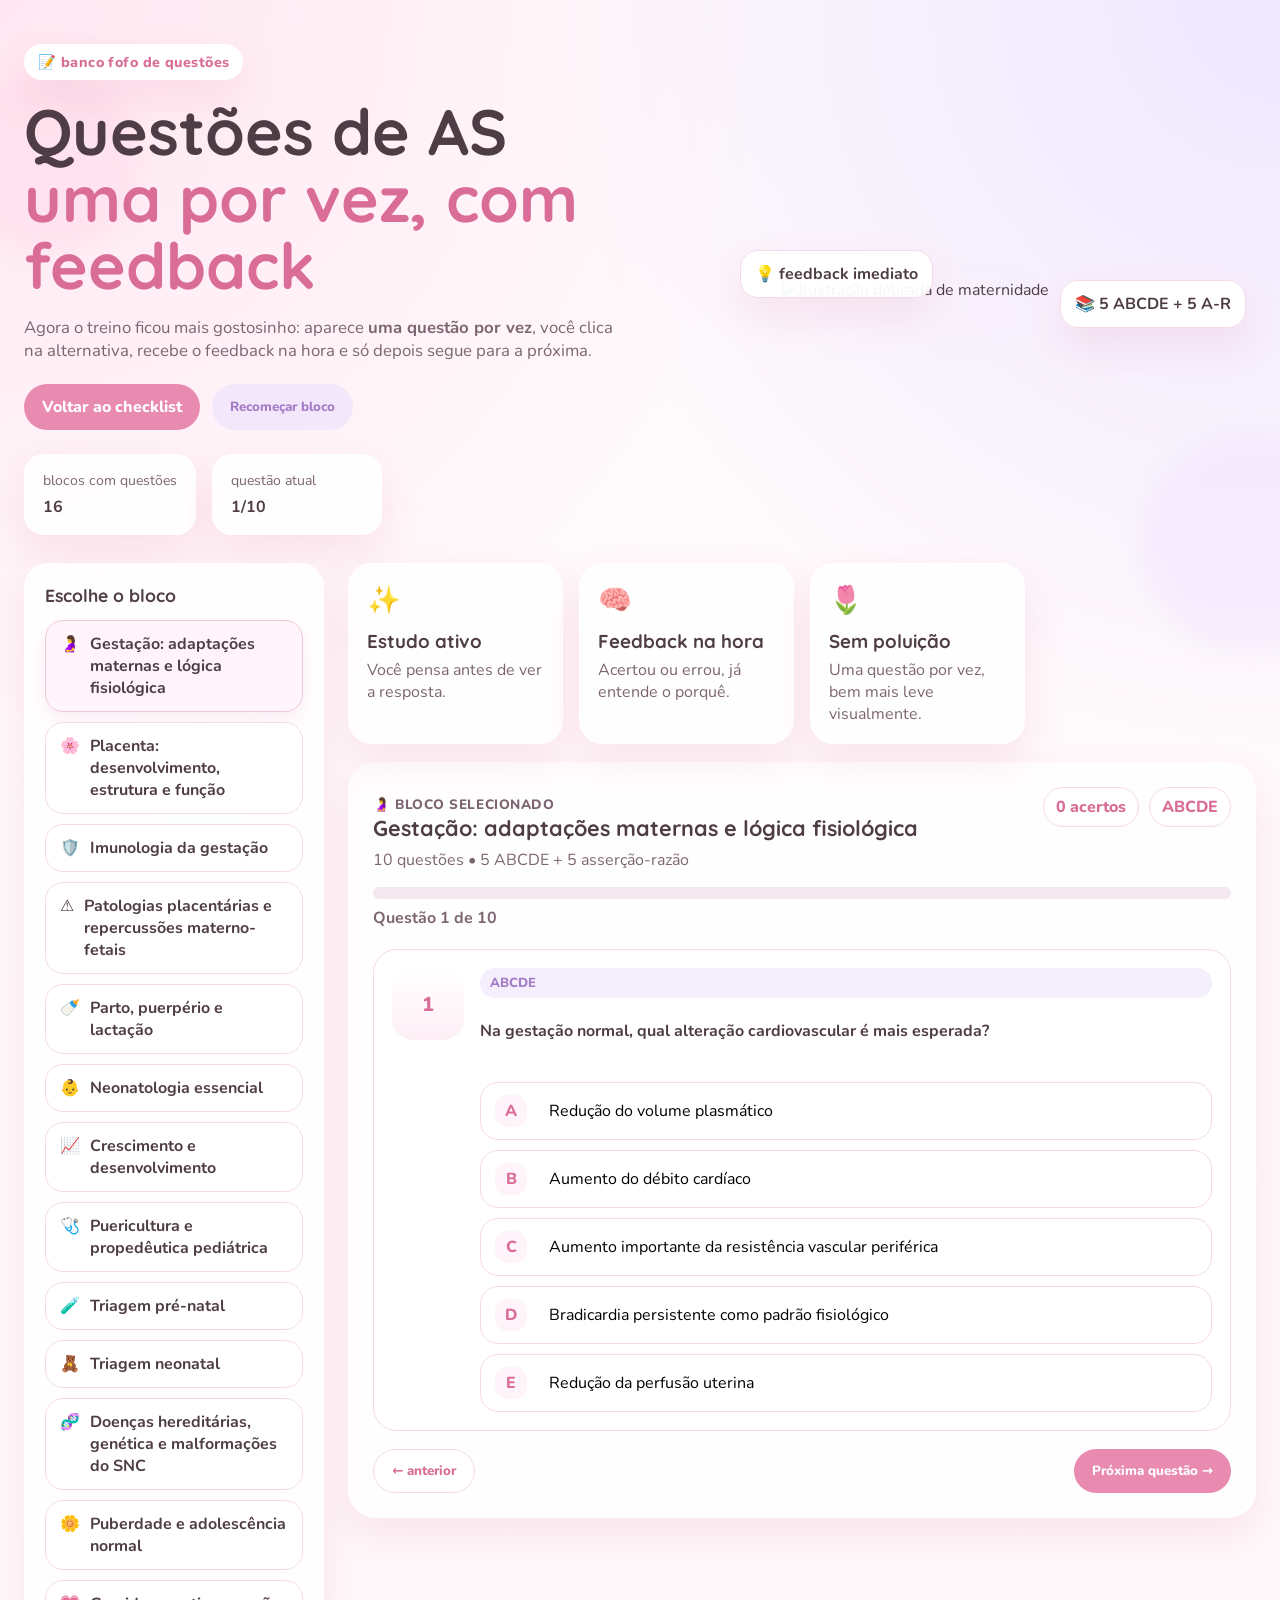
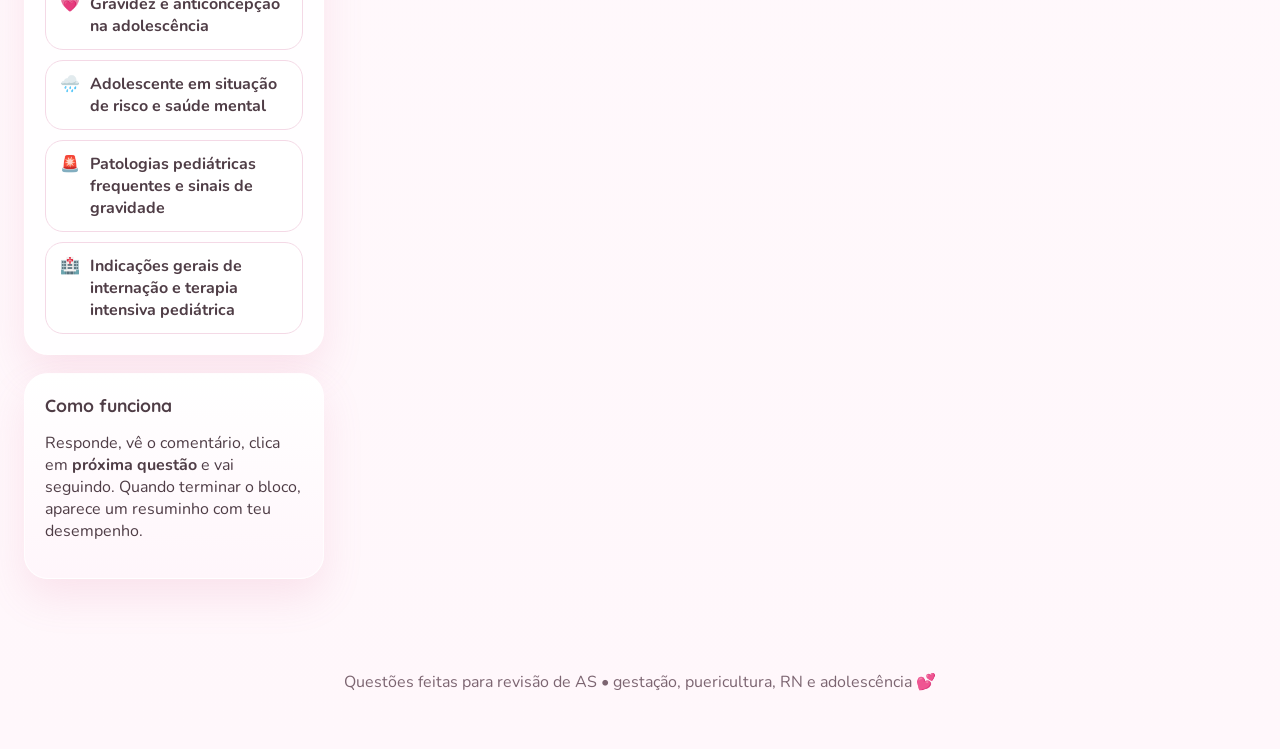
==== questoes.html @ 1a94510e "Add files via upload" ====
<!DOCTYPE html>
<html lang="pt-BR">
<head>
  <meta charset="UTF-8" />
  <meta name="viewport" content="width=device-width, initial-scale=1.0" />
  <title>Questões AS • Gestação & Puericultura</title>
  <meta name="description" content="Banco de questões interativo de múltipla escolha para revisar os blocos de gestação, puericultura, neonatologia e adolescência." />
  <link rel="preconnect" href="https://fonts.googleapis.com">
  <link rel="preconnect" href="https://fonts.gstatic.com" crossorigin>
  <link href="https://fonts.googleapis.com/css2?family=Nunito:wght@400;600;700;800&family=Quicksand:wght@600;700&display=swap" rel="stylesheet">
  <link rel="stylesheet" href="styles.css" />
</head>
<body class="questions-page">
  <div class="bg-orbs orb-1"></div>
  <div class="bg-orbs orb-2"></div>
  <div class="bg-orbs orb-3"></div>

  <header class="hero hero-small">
    <div class="hero-text">
      <span class="eyebrow">📝 banco fofo de questões</span>
      <h1>Questões de AS<br><span>uma por vez, com feedback</span></h1>
      <p>
        Agora o treino ficou mais gostosinho: aparece <strong>uma questão por vez</strong>, você clica na alternativa,
        recebe o feedback na hora e só depois segue para a próxima.
      </p>
      <div class="hero-actions">
        <a class="btn primary" href="index.html">Voltar ao checklist</a>
        <button id="resetQuiz" class="btn secondary" type="button">Recomeçar bloco</button>
      </div>
      <div class="stats">
        <div class="stat-card">
          <span class="stat-label">blocos com questões</span>
          <strong id="topicCount">0</strong>
        </div>
        <div class="stat-card">
          <span class="stat-label">questão atual</span>
          <strong id="questionProgress">1/10</strong>
        </div>
      </div>
    </div>
    <div class="hero-art">
      <img src="assets/hero-mother-baby.svg" alt="Ilustração delicada de maternidade" />
      <div class="floating-card card-a">📚 5 ABCDE + 5 A-R</div>
      <div class="floating-card card-b">💡 feedback imediato</div>
    </div>
  </header>

  <main class="main-layout">
    <aside class="sidebar">
      <div class="sidebar-box">
        <h2>Escolhe o bloco</h2>
        <nav id="questionToc" class="topic-selector"></nav>
      </div>
      <div class="sidebar-box soft">
        <h2>Como funciona</h2>
        <p>
          Responde, vê o comentário, clica em <strong>próxima questão</strong> e vai seguindo. Quando terminar o bloco,
          aparece um resuminho com teu desempenho.
        </p>
      </div>
    </aside>

    <section class="content">
      <section class="intro-cards">
        <article class="mini-card">
          <span>✨</span>
          <h3>Estudo ativo</h3>
          <p>Você pensa antes de ver a resposta.</p>
        </article>
        <article class="mini-card">
          <span>🧠</span>
          <h3>Feedback na hora</h3>
          <p>Acertou ou errou, já entende o porquê.</p>
        </article>
        <article class="mini-card">
          <span>🌷</span>
          <h3>Sem poluição</h3>
          <p>Uma questão por vez, bem mais leve visualmente.</p>
        </article>
      </section>

      <section class="quiz-player-card">
        <div class="quiz-topic-head">
          <div>
            <p class="quiz-kicker" id="topicIconLine">🤰 bloco selecionado</p>
            <h2 id="topicTitle">Carregando bloco...</h2>
            <p id="topicSubtitle">10 questões • 5 ABCDE + 5 asserção-razão</p>
          </div>
          <div class="quiz-mini-stats">
            <span id="scoreBadge">0 acertos</span>
            <span id="typeBadge">ABCDE</span>
          </div>
        </div>

        <div class="quiz-progress-wrap">
          <div class="quiz-progress-bar"><span id="quizProgressFill"></span></div>
          <p id="quizProgressText">Questão 1 de 10</p>
        </div>

        <article class="single-question-card" id="questionCard">
          <div class="question-number big" id="questionNumber">1</div>
          <div class="single-question-body">
            <span class="question-tag" id="questionTag">ABCDE</span>
            <h3 class="question-prompt" id="questionPrompt"></h3>
            <div id="questionExtra"></div>
            <div id="optionsContainer" class="answer-buttons"></div>
          </div>
        </article>

        <div class="feedback-panel hidden" id="feedbackPanel">
          <div class="feedback-badge" id="feedbackBadge">✔️</div>
          <div>
            <h4 id="feedbackTitle">Resposta correta!</h4>
            <p id="feedbackAnswer"></p>
            <p id="feedbackRationale"></p>
          </div>
        </div>

        <div class="quiz-actions-row">
          <button id="prevQuestion" class="btn ghost" type="button">← anterior</button>
          <button id="nextQuestion" class="btn primary" type="button" disabled>Próxima questão →</button>
        </div>

        <div class="finish-card hidden" id="finishCard">
          <h3>Bloco concluído 💕</h3>
          <p id="finishSummary"></p>
          <div class="hero-actions">
            <button id="restartTopic" class="btn secondary" type="button">Refazer este bloco</button>
            <button id="nextTopic" class="btn primary" type="button">Ir para próximo bloco</button>
          </div>
        </div>
      </section>
    </section>
  </main>

  <footer class="footer">
    <p>Questões feitas para revisão de AS • gestação, puericultura, RN e adolescência 💕</p>
  </footer>

  <script src="questoes-data.js"></script>
  <script src="questoes.js"></script>
</body>
</html>
---- styles.css ----
:root{
  --bg:#fff9fb;
  --surface:#ffffffd9;
  --surface-strong:#ffffff;
  --text:#4f3d46;
  --muted:#7c6571;
  --primary:#e98bb0;
  --primary-strong:#d96d97;
  --secondary:#a57bc7;
  --mint:#9fd8ca;
  --peach:#ffd5bf;
  --yellow:#ffeab1;
  --border:#f4d9e6;
  --shadow:0 18px 40px rgba(217, 109, 151, 0.14);
  --radius:24px;
}

*{box-sizing:border-box}
html{scroll-behavior:smooth}
body{
  margin:0;
  font-family:"Nunito", system-ui, sans-serif;
  color:var(--text);
  background:
    radial-gradient(circle at top left, #ffe7f1 0%, transparent 30%),
    radial-gradient(circle at top right, #efe6ff 0%, transparent 28%),
    linear-gradient(180deg, #fffafc 0%, #fff7fb 100%);
  min-height:100vh;
  overflow-x:hidden;
}
.bg-orbs{
  position:fixed;
  border-radius:50%;
  filter:blur(10px);
  opacity:.42;
  pointer-events:none;
  z-index:0;
}
.orb-1{width:180px;height:180px;background:#ffd6e7;top:8%;left:-40px}
.orb-2{width:220px;height:220px;background:#efe1ff;top:48%;right:-80px}
.orb-3{width:150px;height:150px;background:#d8f5ec;bottom:5%;left:10%}

.hero,
.main-layout,
.footer{position:relative;z-index:1}

.hero{
  max-width:1280px;
  margin:0 auto;
  padding:56px 24px 28px;
  display:grid;
  grid-template-columns:1.2fr .9fr;
  gap:28px;
  align-items:center;
}
.eyebrow{
  display:inline-block;
  background:#fff;
  color:var(--primary-strong);
  padding:8px 14px;
  border-radius:999px;
  font-size:.9rem;
  font-weight:800;
  letter-spacing:.03em;
  box-shadow:var(--shadow);
}
.hero h1{
  font-family:"Quicksand", sans-serif;
  margin:18px 0 10px;
  font-size:clamp(2.3rem,5vw,4.4rem);
  line-height:1.05;
}
.hero h1 span{color:var(--primary-strong)}
.hero p{
  color:var(--muted);
  font-size:1.05rem;
  max-width:60ch;
}
.hero-actions{
  display:flex;
  flex-wrap:wrap;
  gap:12px;
  margin-top:22px;
}
.btn{
  border:none;
  border-radius:999px;
  padding:12px 18px;
  font-weight:800;
  cursor:pointer;
  transition:.2s ease;
  font-family:inherit;
}
.btn:hover{transform:translateY(-1px)}
.btn.primary{background:var(--primary);color:white}
.btn.secondary{background:#f3e8fb;color:var(--secondary)}
.btn.ghost{background:white;color:var(--primary-strong);border:1px solid var(--border)}
.stats{
  display:flex;
  gap:16px;
  margin-top:24px;
  flex-wrap:wrap;
}
.stat-card{
  background:var(--surface);
  backdrop-filter: blur(12px);
  border:1px solid rgba(255,255,255,.7);
  border-radius:20px;
  padding:16px 18px;
  min-width:170px;
  box-shadow:var(--shadow);
}
.stat-label{
  display:block;
  color:var(--muted);
  font-size:.88rem;
  margin-bottom:6px;
}
.hero-art{
  position:relative;
  display:flex;
  justify-content:center;
  align-items:center;
}
.hero-art img{
  width:min(100%, 430px);
  filter:drop-shadow(0 18px 40px rgba(165,123,199,.15));
}
.floating-card{
  position:absolute;
  background:rgba(255,255,255,.95);
  border:1px solid var(--border);
  box-shadow:var(--shadow);
  border-radius:18px;
  padding:12px 14px;
  font-weight:700;
  color:var(--text);
}
.card-a{top:8%;right:2%}
.card-b{bottom:12%;left:0}

.main-layout{
  max-width:1280px;
  margin:0 auto;
  display:grid;
  grid-template-columns:300px 1fr;
  gap:24px;
  padding:0 24px 44px;
}
.sidebar{
  position:sticky;
  top:18px;
  align-self:start;
}
.sidebar-box{
  background:var(--surface);
  border:1px solid rgba(255,255,255,.8);
  backdrop-filter: blur(16px);
  border-radius:var(--radius);
  padding:20px;
  box-shadow:var(--shadow);
  margin-bottom:18px;
}
.sidebar-box.soft{background:linear-gradient(180deg,#fff,#fff6fb)}
.sidebar-box h2{
  margin:0 0 14px;
  font-size:1.1rem;
  font-family:"Quicksand",sans-serif;
}
#toc{
  display:flex;
  flex-direction:column;
  gap:10px;
}
#toc a{
  text-decoration:none;
  color:var(--text);
  padding:10px 12px;
  border-radius:14px;
  background:#fff;
  border:1px solid var(--border);
  transition:.2s ease;
  font-size:.95rem;
}
#toc a:hover{
  background:#fff5fa;
  transform:translateX(2px);
}

.intro-cards{
  display:grid;
  grid-template-columns:repeat(3,1fr);
  gap:16px;
  margin-bottom:18px;
}
.mini-card{
  background:var(--surface);
  border:1px solid rgba(255,255,255,.9);
  padding:18px;
  border-radius:var(--radius);
  box-shadow:var(--shadow);
}
.mini-card span{font-size:1.7rem}
.mini-card h3{
  margin:10px 0 6px;
  font-family:"Quicksand",sans-serif;
}
.mini-card p{margin:0;color:var(--muted)}

.checklist-grid{
  display:grid;
  grid-template-columns:repeat(2, minmax(0,1fr));
  gap:18px;
}
.topic-card{
  background:var(--surface);
  border:1px solid rgba(255,255,255,.9);
  border-radius:28px;
  box-shadow:var(--shadow);
  overflow:hidden;
}
.topic-card[open]{background:var(--surface-strong)}
.topic-summary{
  list-style:none;
  cursor:pointer;
  padding:22px 22px 18px;
  display:flex;
  align-items:flex-start;
  gap:14px;
}
.topic-summary::-webkit-details-marker{display:none}
.topic-icon{
  width:52px;height:52px;
  display:grid;place-items:center;
  border-radius:18px;
  background:linear-gradient(180deg, #fff, #ffeef5);
  font-size:1.6rem;
  flex-shrink:0;
}
.topic-head h3{
  margin:0;
  font-size:1.08rem;
  font-family:"Quicksand",sans-serif;
}
.topic-head p{
  margin:6px 0 0;
  color:var(--muted);
  font-size:.94rem;
}
.topic-progress{
  margin-left:auto;
  text-align:right;
  min-width:92px;
}
.topic-progress strong{
  display:block;
  font-size:1.05rem;
  color:var(--primary-strong);
}
.progress-bar{
  height:10px;
  background:#fde7f0;
  border-radius:999px;
  overflow:hidden;
  margin-top:8px;
}
.progress-fill{
  height:100%;
  width:0%;
  background:linear-gradient(90deg, var(--primary), var(--secondary));
  border-radius:999px;
  transition:width .25s ease;
}
.topic-body{
  padding:0 22px 22px;
}
.checklist{
  display:flex;
  flex-direction:column;
  gap:10px;
  margin:0;
}
.check-item{
  display:grid;
  grid-template-columns:28px 1fr;
  align-items:start;
  gap:10px;
  padding:12px 14px;
  border-radius:18px;
  background:#fff;
  border:1px solid var(--border);
}
.check-item input{
  width:20px;height:20px;
  accent-color:var(--primary-strong);
  margin-top:2px;
}
.check-item label{
  line-height:1.45;
  cursor:pointer;
}
.check-item.done{
  background:#fff6fb;
}
.check-item.done label{
  text-decoration:line-through;
  color:#8b7380;
}

.footer{
  text-align:center;
  padding:14px 24px 40px;
  color:var(--muted);
}

@media (max-width: 1024px){
  .hero{grid-template-columns:1fr}
  .main-layout{grid-template-columns:1fr}
  .sidebar{position:static}
}

@media (max-width: 780px){
  .intro-cards,
  .checklist-grid{grid-template-columns:1fr}
  .hero{padding-top:34px}
  .topic-summary{flex-wrap:wrap}
  .topic-progress{width:100%; text-align:left; margin-left:66px}
}

@media (prefers-reduced-motion: reduce){
  html{scroll-behavior:auto}
  *{transition:none !important}
}


a.btn{ text-decoration:none; display:inline-flex; align-items:center; justify-content:center; }
.nav-link-btn{background:#f3e8fb;color:var(--secondary)}
.mini-card-wide .inline-link{ display:inline-block; margin-top:10px; color:var(--primary-strong); font-weight:800; text-decoration:none; }
.mini-card-wide .inline-link:hover{text-decoration:underline}
.hero-small{padding-top:44px}
.questions-page .main-layout{align-items:start}
.question-sections{ display:flex; flex-direction:column; gap:22px; }
.questions-topic{ background:var(--surface); border:1px solid rgba(255,255,255,.9); border-radius:28px; box-shadow:var(--shadow); padding:22px; }
.questions-topic-head{ display:flex; gap:14px; align-items:center; margin-bottom:18px; }
.questions-topic-head h3{ margin:0; font-family:"Quicksand", sans-serif; font-size:1.15rem; }
.questions-topic-head p{ margin:6px 0 0; color:var(--muted); }
.question-group{ margin-top:14px; }
.group-title{ margin:0 0 14px; font-size:1rem; font-family:"Quicksand", sans-serif; color:var(--primary-strong); }
.question-card{ display:grid; grid-template-columns:56px 1fr; gap:14px; padding:16px; margin-bottom:14px; border-radius:22px; background:#fff; border:1px solid var(--border); }
.question-number{ width:56px; height:56px; border-radius:18px; display:grid; place-items:center; font-weight:800; color:var(--primary-strong); background:linear-gradient(180deg,#fff,#ffeef6); }
.question-tag{ display:inline-block; padding:6px 10px; border-radius:999px; font-size:.82rem; font-weight:800; color:var(--secondary); background:#f5effd; margin-bottom:10px; }
.question-prompt{ margin:0 0 10px; font-size:1rem; }
.options-list{ margin:0; padding-left:22px; }
.options-list li{ padding-left:6px; margin-bottom:7px; color:var(--text); }
.assertion-box{ border-radius:16px; background:#fff8fc; border:1px solid #f7dfea; padding:14px; }
.assertion-box p{ margin:0 0 10px; }
.ar-options{ margin:0; padding-left:18px; color:var(--muted); }
.ar-options li{margin-bottom:6px}
.answer-box{ grid-column:2/3; border-radius:18px; background:#fffafc; border:1px dashed #ecc5d8; }
.answer-box summary{ cursor:pointer; list-style:none; padding:12px 14px; font-weight:800; color:var(--primary-strong); }
.answer-box summary::-webkit-details-marker{display:none}
.answer-content{ padding:0 14px 14px; }
.answer-content p{ margin:8px 0 0; color:var(--muted); }
@media (min-width: 901px){ .intro-cards{ grid-template-columns:repeat(4,1fr); } .mini-card-wide{ grid-column:auto; } }
@media (max-width: 900px){ .question-card{ grid-template-columns:1fr; } .question-number{ width:44px; height:44px; border-radius:14px; } .answer-box{ grid-column:auto; } }

.topic-selector{display:flex;flex-direction:column;gap:10px}
.topic-select-btn{
  width:100%; border:none; text-align:left; cursor:pointer;
  display:flex; gap:10px; align-items:flex-start;
  padding:12px 14px; border-radius:18px;
  background:#fff; color:var(--text); border:1px solid var(--border);
  font:inherit; font-weight:700;
}
.topic-select-btn.active{background:#fff4fa;border-color:#f0c6da; box-shadow:0 8px 18px rgba(223,118,167,.12)}
.topic-select-btn.done::after{content:"✓"; margin-left:auto; color:var(--accent); font-weight:800}
.quiz-player-card{background:var(--surface); border:1px solid rgba(255,255,255,.9); border-radius:28px; box-shadow:var(--shadow); padding:24px}
.quiz-topic-head{display:flex; justify-content:space-between; gap:16px; align-items:flex-start; margin-bottom:16px}
.quiz-kicker{margin:0 0 6px; font-size:.85rem; color:var(--muted); font-weight:800; text-transform:uppercase; letter-spacing:.04em}
.quiz-topic-head h2{margin:0; font-family:"Quicksand",sans-serif; font-size:1.35rem}
.quiz-topic-head p{margin:8px 0 0; color:var(--muted)}
.quiz-mini-stats{display:flex; gap:10px; flex-wrap:wrap; justify-content:flex-end}
.quiz-mini-stats span{display:inline-flex; align-items:center; padding:8px 12px; border-radius:999px; background:#fff; border:1px solid var(--border); font-weight:800; color:var(--primary-strong)}
.quiz-progress-wrap{margin-bottom:20px}
.quiz-progress-bar{height:12px; border-radius:999px; background:#f4e7ef; overflow:hidden}
.quiz-progress-bar span{display:block; height:100%; border-radius:999px; background:linear-gradient(90deg,var(--primary),var(--accent)); width:10%; transition:width .25s ease}
#quizProgressText{margin:8px 0 0; color:var(--muted); font-weight:700}
.single-question-card{display:grid; grid-template-columns:72px 1fr; gap:16px; padding:18px; border-radius:24px; background:#fff; border:1px solid var(--border)}
.question-number.big{width:72px; height:72px; border-radius:22px; font-size:1.25rem}
.single-question-body{display:flex; flex-direction:column; gap:12px}
.answer-buttons{display:flex; flex-direction:column; gap:10px; margin-top:6px}
.answer-option-btn{
  width:100%; display:grid; grid-template-columns:42px 1fr; gap:12px; align-items:center;
  padding:12px 14px; border-radius:18px; border:1px solid var(--border); background:#fff;
  font:inherit; text-align:left; cursor:pointer; transition:transform .16s ease, border-color .16s ease, box-shadow .16s ease;
}
.answer-option-btn:hover:not(:disabled){transform:translateY(-1px); border-color:#efbfd5; box-shadow:0 10px 18px rgba(223,118,167,.10)}
.answer-option-btn:disabled{cursor:default}
.option-letter{width:32px; height:32px; display:grid; place-items:center; border-radius:12px; background:#fff4fa; color:var(--primary-strong); font-weight:800}
.answer-option-btn.correct{border-color:#8ad1b5; background:#f2fff8}
.answer-option-btn.correct .option-letter{background:#d9f7ea; color:#15714c}
.answer-option-btn.wrong{border-color:#f1aab4; background:#fff5f7}
.answer-option-btn.wrong .option-letter{background:#ffe2e8; color:#b53b59}
.answer-option-btn.selected{box-shadow:0 0 0 2px rgba(223,118,167,.12) inset}
.feedback-panel{display:grid; grid-template-columns:56px 1fr; gap:14px; align-items:flex-start; padding:16px; margin-top:16px; border-radius:22px; border:1px solid var(--border); background:#fffafc}
.feedback-panel.hidden,.finish-card.hidden{display:none}
.feedback-panel.is-correct{background:#f3fff9; border-color:#c9ead9}
.feedback-panel.is-wrong{background:#fff8fa; border-color:#f2d2da}
.feedback-badge{width:56px;height:56px;border-radius:18px;display:grid;place-items:center;background:#fff;font-size:1.4rem}
.feedback-panel h4{margin:0 0 8px; font-family:"Quicksand",sans-serif}
.feedback-panel p{margin:6px 0 0; color:var(--text)}
.quiz-actions-row{display:flex; justify-content:space-between; gap:12px; margin-top:18px}
.finish-card{margin-top:18px; padding:20px; border-radius:22px; background:#fff6fb; border:1px solid #ecc5d8}
.finish-card h3{margin:0 0 10px; font-family:"Quicksand",sans-serif}
.finish-card p{margin:0 0 14px; color:var(--text)}
@media (max-width: 900px){
  .quiz-topic-head{flex-direction:column}
  .quiz-mini-stats{justify-content:flex-start}
  .single-question-card{grid-template-columns:1fr}
  .question-number.big{width:52px;height:52px;border-radius:16px;font-size:1rem}
  .feedback-panel{grid-template-columns:1fr}
  .feedback-badge{width:48px;height:48px;border-radius:14px}
  .quiz-actions-row{flex-direction:column}
}
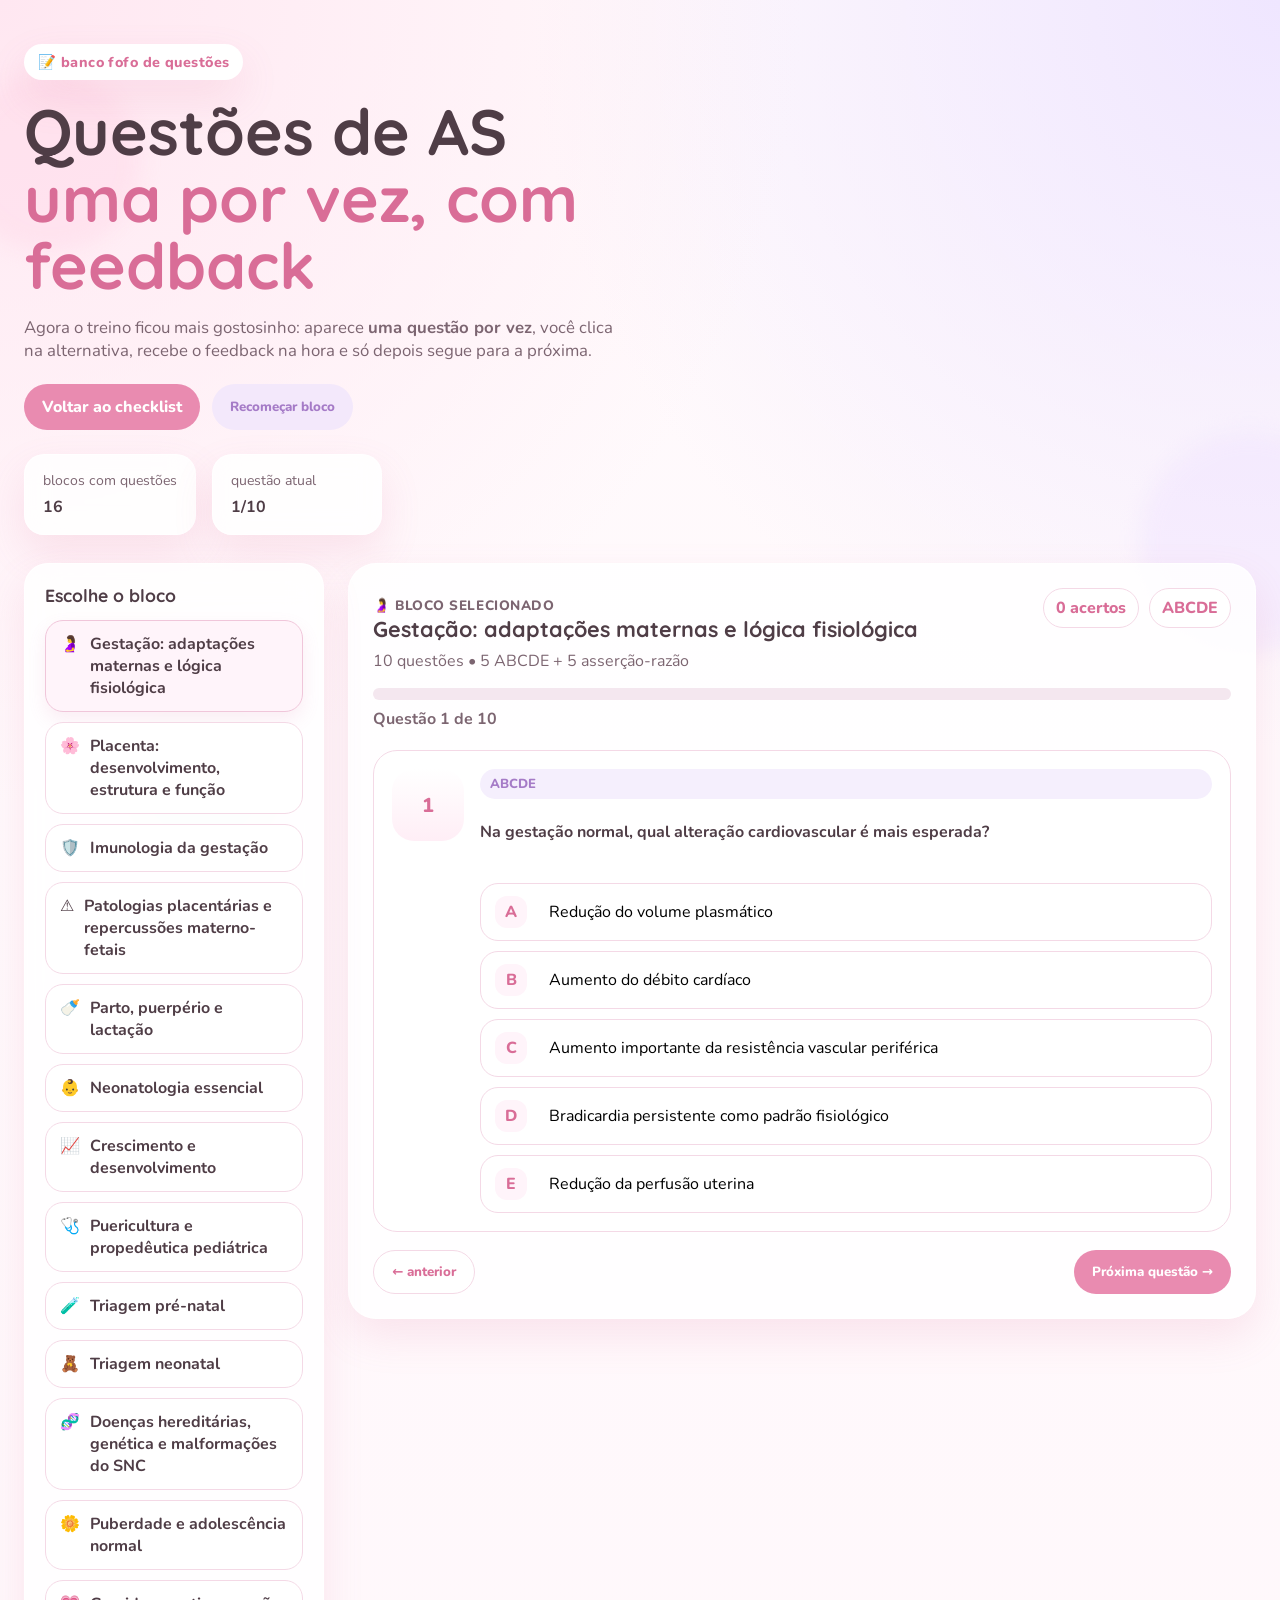
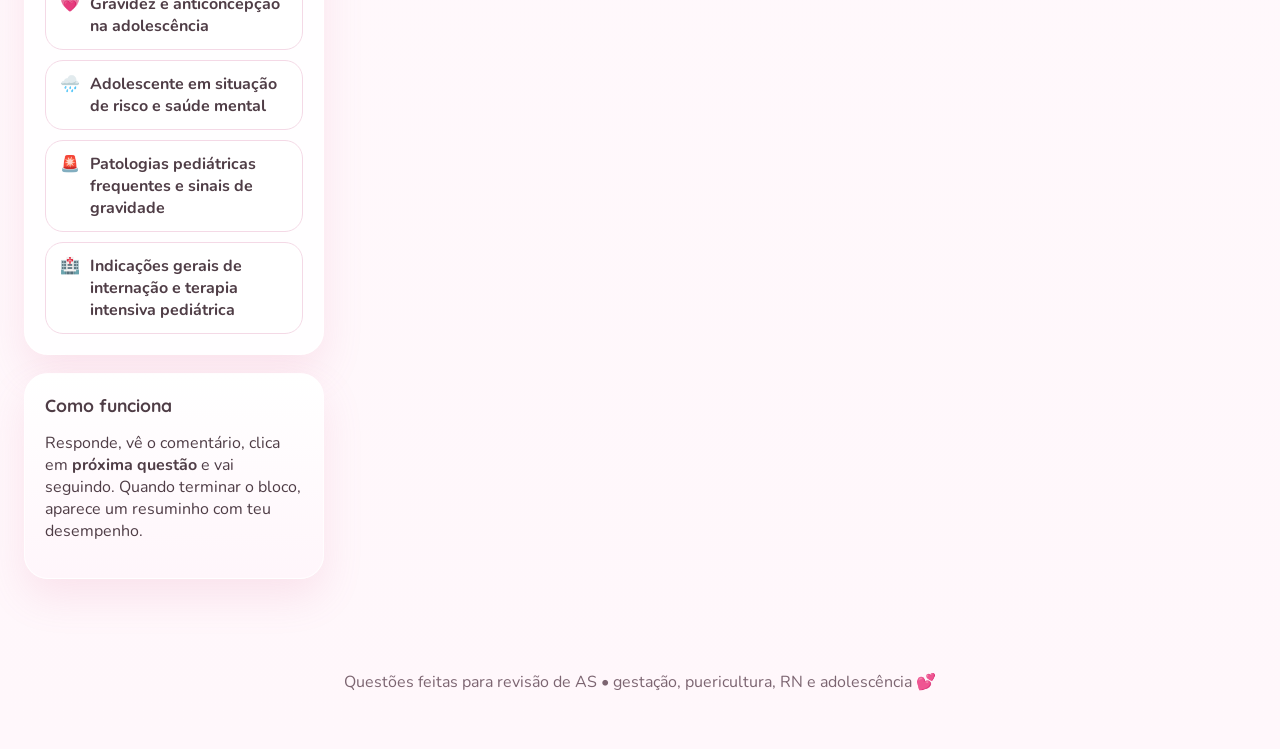
==== commit dabba124: "Update questoes.html" ====
--- a/questoes.html
+++ b/questoes.html
@@ -38,11 +38,7 @@
         </div>
       </div>
     </div>
-    <div class="hero-art">
-      <img src="assets/hero-mother-baby.svg" alt="Ilustração delicada de maternidade" />
-      <div class="floating-card card-a">📚 5 ABCDE + 5 A-R</div>
-      <div class="floating-card card-b">💡 feedback imediato</div>
-    </div>
+  
   </header>
 
   <main class="main-layout">
@@ -60,25 +56,7 @@
       </div>
     </aside>
 
-    <section class="content">
-      <section class="intro-cards">
-        <article class="mini-card">
-          <span>✨</span>
-          <h3>Estudo ativo</h3>
-          <p>Você pensa antes de ver a resposta.</p>
-        </article>
-        <article class="mini-card">
-          <span>🧠</span>
-          <h3>Feedback na hora</h3>
-          <p>Acertou ou errou, já entende o porquê.</p>
-        </article>
-        <article class="mini-card">
-          <span>🌷</span>
-          <h3>Sem poluição</h3>
-          <p>Uma questão por vez, bem mais leve visualmente.</p>
-        </article>
-      </section>
-
+   
       <section class="quiz-player-card">
         <div class="quiz-topic-head">
           <div>
